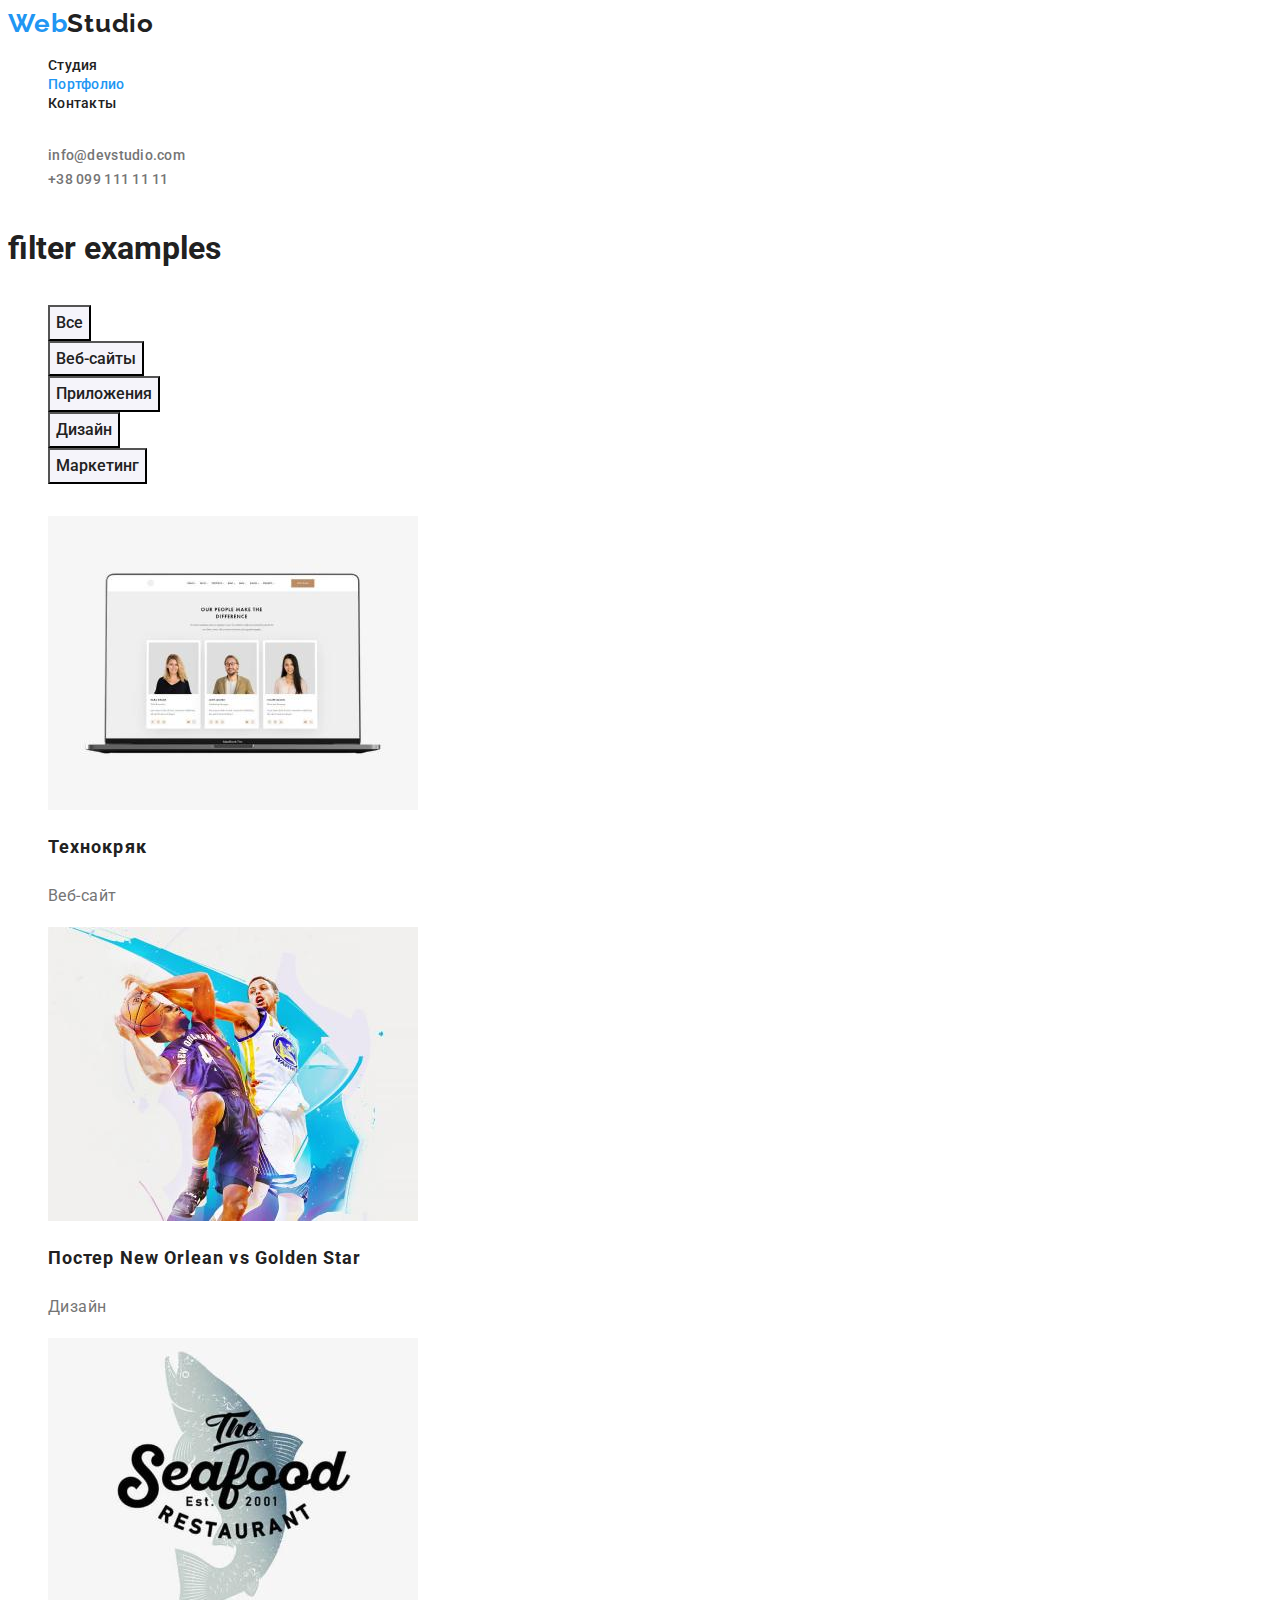
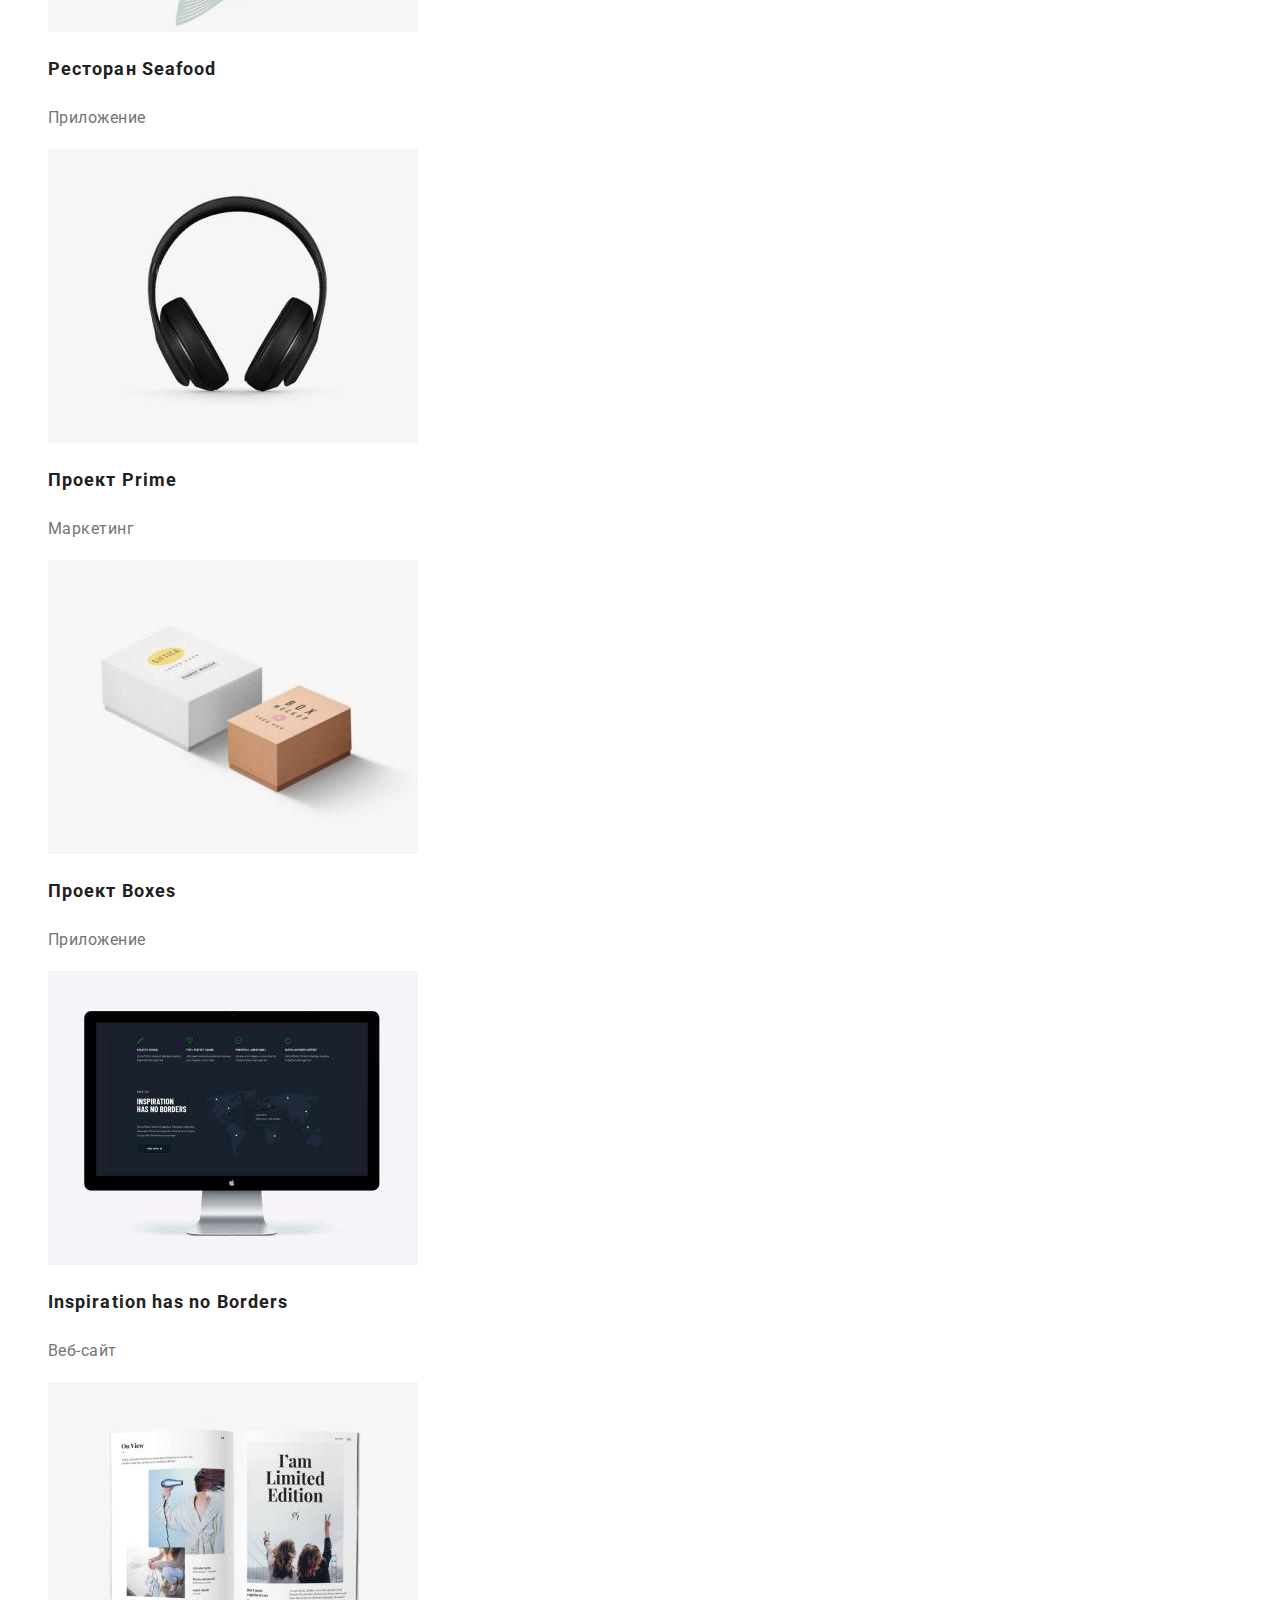
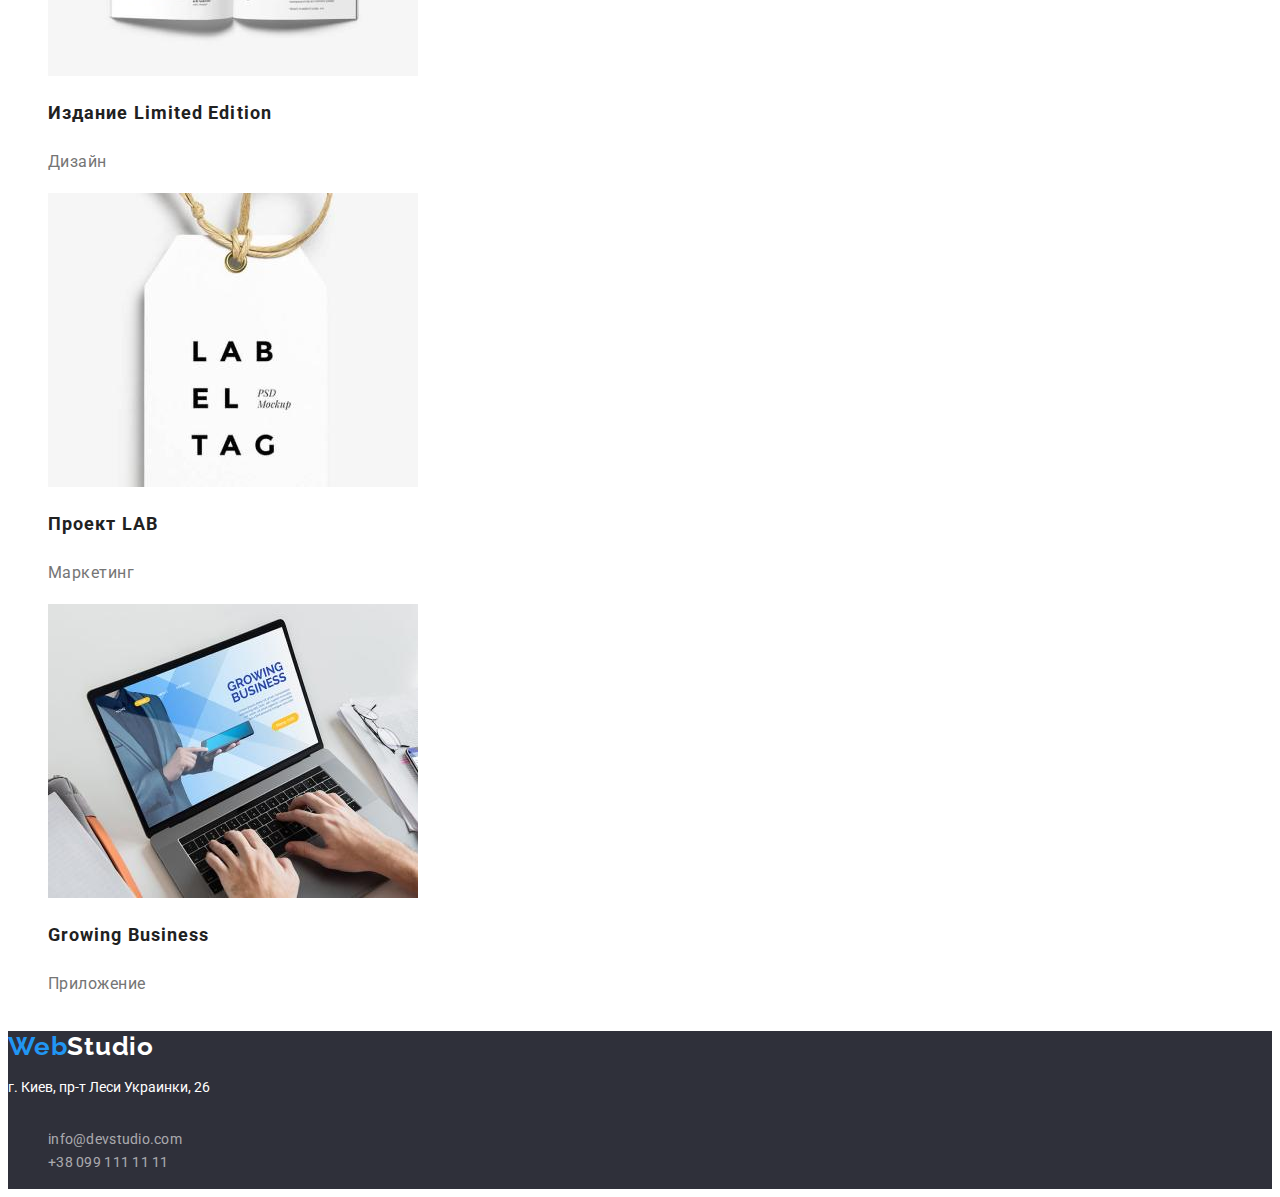
==== portfolio.html @ 00c483b5 "добавляет файля со второго домашнего задания" ====
<!DOCTYPE html>
<html lang="ru">
  <head>
    <meta charset="UTF-8" />
    <meta http-equiv="X-UA-Compatible" content="IE=edge" />
    <meta name="viewport" content="width=device-width, initial-scale=1.0" />
    <link rel="stylesheet" href="CSS/slyles.css" />
    <link rel="preconnect" href="https://fonts.googleapis.com" />
    <link rel="preconnect" href="https://fonts.gstatic.com" crossorigin />
    <link rel="preconnect" href="https://fonts.googleapis.com" />
    <link rel="preconnect" href="https://fonts.gstatic.com" crossorigin />
    <link rel="preconnect" href="https://fonts.googleapis.com" />
    <link rel="preconnect" href="https://fonts.gstatic.com" crossorigin />
    <link
      href="https://fonts.googleapis.com/css2?family=Raleway:wght@700&family=Roboto:wght@400;500;700;900&display=swap"
      rel="stylesheet"
    />
    <title>portfolio</title>
  </head>
  <body>
    <!--header-->
    <header class="header">
      <a class="text-logo" href="./index.html">
        Web<span class="black-color">Studio</span>
      </a>
      <nav>
        <ul class="navigate list">
          <li><a href="./index.html">Студия</a></li>
          <li><a href="./portfolio.html" class="active">Портфолио</a></li>
          <li><a href="#contacts">Контакты</a></li>
        </ul>
      </nav>
      <ul class="contact list">
        <li><a href="mailto:info@devstudio.com">info@devstudio.com</a></li>
        <li><a href="tel:+380991111111">+38 099 111 11 11</a></li>
      </ul>
    </header>
    <main>
      <!-- фильтр примеров работ -->
      <section>
        <h1>filter examples</h1>
        <ul class="list">
          <li>
            <button class="button" type="button">Все</button>
          </li>
          <li>
            <button class="button" type="button">Веб-сайты</button>
          </li>
          <li>
            <button class="button" type="button">Приложения</button>
          </li>
          <li>
            <button class="button" type="button">Дизайн</button>
          </li>
          <li>
            <button class="button" type="button">Маркетинг</button>
          </li>
        </ul>
      </section>
      <!-- секция примеров работ -->
      <section class="section-exapmles">
        <ul class="list">
          <li>
            <img
              src="./images/tehnokryak.jpg"
              width="370"
              height="294"
              alt="Веб-сайт-Технокряк"
            />
            <h2>Технокряк</h2>
            <p>Веб-сайт</p>
          </li>
          <li>
            <img
              src="./images/poster-new-orlean-vs-golden-star.jpg"
              width="370"
              height="294"
              alt="Постер Нью Орлеан против Голден Стар"
            />
            <h2>Постер New Orlean vs Golden Star</h2>
            <p>Дизайн</p>
          </li>
          <li>
            <img
              src="./images/resturant-seafood.jpg"
              width="370"
              height="294"
              alt="логотип ресторана"
            />
            <h2>Ресторан Seafood</h2>
            <p>Приложение</p>
          </li>
          <li>
            <img
              src="./images/project-prime.jpg"
              width="370"
              height="294"
              alt="наушники"
            />
            <h2>Проект Prime</h2>
            <p>Маркетинг</p>
          </li>
          <li>
            <img
              src="./images/project-boxes.jpg"
              width="370"
              height="294"
              alt="коробки"
            />
            <h2>Проект Boxes</h2>
            <p>Приложение</p>
          </li>
          <li>
            <img
              src="./images/inspiration-has-no-borders.jpg"
              width="370"
              height="294"
              alt="ПК Эпл"
            />
            <h2>Inspiration has no Borders</h2>
            <p>Веб-сайт</p>
          </li>
          <li>
            <img
              src="./images/limited-edition.jpg"
              width="370"
              height="294"
              alt="раскрытый журнал"
            />
            <h2>Издание Limited Edition</h2>
            <p>Дизайн</p>
          </li>
          <li>
            <img
              src="./images/project-lab.jpg"
              width="370"
              height="294"
              alt="бирка"
            />
            <h2>Проект LAB</h2>
            <p>Маркетинг</p>
          </li>
          <li>
            <img
              src="./images/growing-business.jpg"
              width="370"
              height="294"
              alt="работа с за ноутбуком"
            />
            <h2>Growing Business</h2>
            <p>Приложение</p>
          </li>
        </ul>
      </section>
    </main>
    <footer class="footer">
      <!--footer-->
      <div>
        <a class="text-logo" href="./index.html">
          Web<span class="white-color">Studio</span>
        </a>
        <address class="address">
          <p>г. Киев, пр-т Леси Украинки, 26</p>
          <ul class="contact list">
            <li><a href="mailto:info@devstudio.com">info@devstudio.com</a></li>
            <li><a href="tel:+380991111111">+38 099 111 11 11</a></li>
          </ul>
        </address>
      </div>
    </footer>
  </body>
</html>
---- CSS/slyles.css ----
/* цвет основного текста rgba(117, 117, 117, 1) */
/* вторичный цвет текста rgba(33, 33, 33, 1); */
/* акцент голубой #2196F3;*/
/* основной цвет фона #E5E5E5; */
/* первичный цвет фона  rgba(245, 244, 250, 1); */
/* вторичный цвет фона rgba(47, 48, 58, 1);*/
:root {
  --primary-text-color: #757575;
  --title-text-color: #212121;
  --white-text-color: #ffffff;
  --contact-text-color: rgba(255, 255, 255, 0.6);
  --accent-color: #2196f3;
  --main-bg-color: #ffffff;
  --first-bg-color: #f5f4fa;
  --secondary-bg-color: #2f303a;
}
body {
  font-family: "roboto", "sans-serif";
  background-color: var(--main-bg-color);
  color: var(--title-text-color);
}
/* лого компании */
.text-logo {
  color: var(--accent-color);
  font-family: raleway;
  font-weight: 700;
  font-size: 26px;
  line-height: 1.2;
  letter-spacing: 0.03em;
  text-decoration: none;
}
.black-color {
  color: var(--title-text-color);
}
.white-color {
  color: var(--white-text-color);
}

/* навигация */
.list {
  list-style: none;
  display: inline-block;
}
.navigate a {
  color: var(--title-text-color);
  font-weight: 500;
  font-size: 14px;
  line-height: 1.14;
  letter-spacing: 0.02em;
  text-decoration: none;
}
.navigate a:focus,
.navigate a:hover {
  color: var(--accent-color);
}

.navigate .active {
  color: var(--accent-color);
}

/* контакты хедер */
.contact a {
  color: var(--primary-text-color);
  font-weight: 500;
  font-size: 14px;
  line-height: 1.7;
  letter-spacing: 0.02em;
  text-decoration: none;
}
.contact a:hover {
  color: var(--accent-color);
}
.contact a:focus {
  color: var(--accent-color);
}
.button {
  font-family: inherit;
  color: var(--title-text-color);
  background-color: var(--first-bg-color);
  font-weight: 500;
  font-size: 16px;
  line-height: 1.87;
  cursor: pointer;
}
.button:hover {
  color: var(--first-bg-color);
  background-color: var(--accent-color);
}
.button:focus {
  background-color: var(--accent-color);
}
/* секция галереи */
.section-exapmles h2 {
  font-weight: 700;
  font-size: 18px;
  line-height: 2;
  letter-spacing: 0.06em;
}
.section-exapmles p {
  color: var(--primary-text-color);
  font-size: 16px;
  line-height: 1.875;
  letter-spacing: 0.03em;
}
/* футер */
.footer {
  background-color: var(--secondary-bg-color);
  color: var(--white-text-color);
  font-size: 14px;
}
.footer .contact a {
  color: var(--contact-text-color);
  font-weight: 400;
}
.address {
  font-style: normal;
  line-height: 1.7;
}
/* первая страница */
.section-main {
  background-color: var(--secondary-bg-color);
  color: var(--white-text-color);
  font-size: 44px;
  line-height: 1.36;
  font-weight: 900;
  letter-spacing: 0.06em;
  text-transform: uppercase;
  text-align: center;
}

.section-main button {
  color: var(--white-text-color);
  background-color: var(--accent-color);
  line-height: 1.875;
  text-decoration: none;
}

.section-difference h3 {
  color: var(--title-text-color);
  line-height: 1.14;
  font-size: 14px;
  font-weight: 700;
  text-transform: uppercase;
}
.section-difference p {
  color: var(--primary-text-color);
  line-height: 1.73;
  font-size: 14px;
}
.section-header {
  font-weight: 700;
  font-size: 36px;
  line-height: 1.67;
}
.section-team,
.section-team h3 {
  color: var(--title-text-color);
  background-color: var(--first-bg-color);
  font-size: 16px;
  line-height: 1.2;
  letter-spacing: 0.03em;
  text-align: center;
}
.section-team h3 {
  font-weight: 500;
}
.section-team p {
  color: var(--primary-text-color);
}
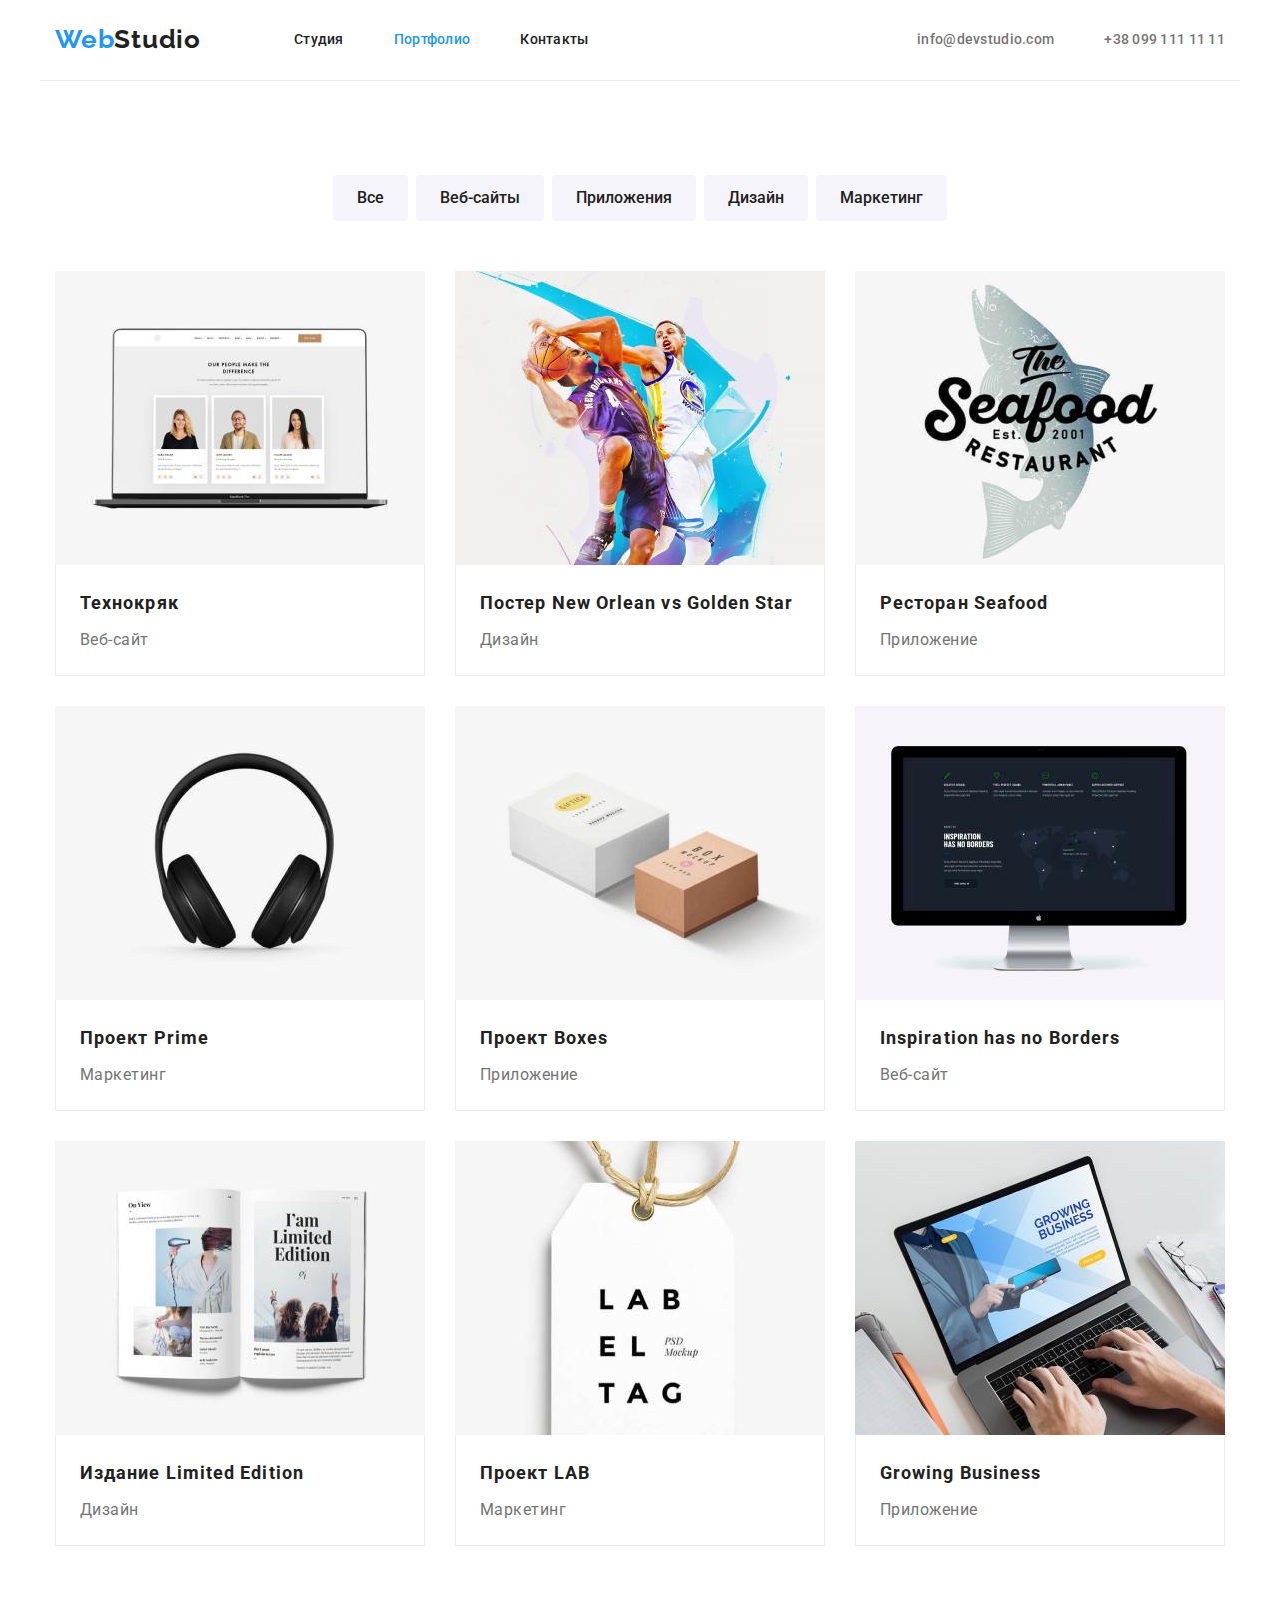
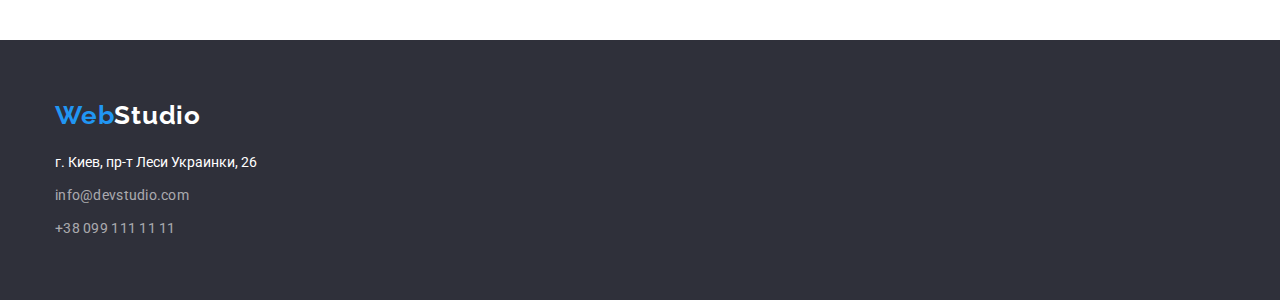
==== commit 28e6b5f2: "h-w_3" ====
--- a/portfolio.html
+++ b/portfolio.html
@@ -4,6 +4,10 @@
     <meta charset="UTF-8" />
     <meta http-equiv="X-UA-Compatible" content="IE=edge" />
     <meta name="viewport" content="width=device-width, initial-scale=1.0" />
+    <link
+      rel="stylesheet"
+      href="https://cdnjs.cloudflare.com/ajax/libs/modern-normalize/1.0.0/modern-normalize.min.css"
+    />
     <link rel="stylesheet" href="CSS/slyles.css" />
     <link rel="preconnect" href="https://fonts.googleapis.com" />
     <link rel="preconnect" href="https://fonts.gstatic.com" crossorigin />
@@ -19,154 +23,174 @@
   </head>
   <body>
     <!--header-->
-    <header class="header">
-      <a class="text-logo" href="./index.html">
-        Web<span class="black-color">Studio</span>
-      </a>
-      <nav>
-        <ul class="navigate list">
-          <li><a href="./index.html">Студия</a></li>
-          <li><a href="./portfolio.html" class="active">Портфолио</a></li>
-          <li><a href="#contacts">Контакты</a></li>
+    <header>
+      <div class="main-nav container">
+        <a class="text-logo" href="./index.html">
+          Web<span class="black-color">Studio</span>
+        </a>
+        <nav>
+          <ul class="navigate list">
+            <li><a href="./index.html">Студия</a></li>
+            <li><a href="./portfolio.html" class="active">Портфолио</a></li>
+            <li><a href="#contacts">Контакты</a></li>
+          </ul>
+        </nav>
+        <ul class="contact list header-contact">
+          <li><a href="mailto:info@devstudio.com">info@devstudio.com</a></li>
+          <li><a href="tel:+380991111111">+38 099 111 11 11</a></li>
         </ul>
-      </nav>
-      <ul class="contact list">
-        <li><a href="mailto:info@devstudio.com">info@devstudio.com</a></li>
-        <li><a href="tel:+380991111111">+38 099 111 11 11</a></li>
-      </ul>
+      </div>
     </header>
     <main>
       <!-- фильтр примеров работ -->
-      <section>
-        <h1>filter examples</h1>
-        <ul class="list">
-          <li>
-            <button class="button" type="button">Все</button>
-          </li>
-          <li>
-            <button class="button" type="button">Веб-сайты</button>
-          </li>
-          <li>
-            <button class="button" type="button">Приложения</button>
-          </li>
-          <li>
-            <button class="button" type="button">Дизайн</button>
-          </li>
-          <li>
-            <button class="button" type="button">Маркетинг</button>
-          </li>
-        </ul>
+      <section class="section-filter">
+        <div class="container">
+          <h1 class="visually-hidden">filter examples</h1>
+          <ul class="list list-filter">
+            <li class="item">
+              <button class="button" type="button">Все</button>
+            </li>
+            <li class="item">
+              <button class="button" type="button">Веб-сайты</button>
+            </li>
+            <li class="item">
+              <button class="button" type="button">Приложения</button>
+            </li>
+            <li class="item">
+              <button class="button" type="button">Дизайн</button>
+            </li>
+            <li class="item">
+              <button class="button" type="button">Маркетинг</button>
+            </li>
+          </ul>
+        </div>
       </section>
       <!-- секция примеров работ -->
       <section class="section-exapmles">
-        <ul class="list">
-          <li>
-            <img
-              src="./images/tehnokryak.jpg"
-              width="370"
-              height="294"
-              alt="Веб-сайт-Технокряк"
-            />
-            <h2>Технокряк</h2>
-            <p>Веб-сайт</p>
-          </li>
-          <li>
-            <img
-              src="./images/poster-new-orlean-vs-golden-star.jpg"
-              width="370"
-              height="294"
-              alt="Постер Нью Орлеан против Голден Стар"
-            />
-            <h2>Постер New Orlean vs Golden Star</h2>
-            <p>Дизайн</p>
-          </li>
-          <li>
-            <img
-              src="./images/resturant-seafood.jpg"
-              width="370"
-              height="294"
-              alt="логотип ресторана"
-            />
-            <h2>Ресторан Seafood</h2>
-            <p>Приложение</p>
-          </li>
-          <li>
-            <img
-              src="./images/project-prime.jpg"
-              width="370"
-              height="294"
-              alt="наушники"
-            />
-            <h2>Проект Prime</h2>
-            <p>Маркетинг</p>
-          </li>
-          <li>
-            <img
-              src="./images/project-boxes.jpg"
-              width="370"
-              height="294"
-              alt="коробки"
-            />
-            <h2>Проект Boxes</h2>
-            <p>Приложение</p>
-          </li>
-          <li>
-            <img
-              src="./images/inspiration-has-no-borders.jpg"
-              width="370"
-              height="294"
-              alt="ПК Эпл"
-            />
-            <h2>Inspiration has no Borders</h2>
-            <p>Веб-сайт</p>
-          </li>
-          <li>
-            <img
-              src="./images/limited-edition.jpg"
-              width="370"
-              height="294"
-              alt="раскрытый журнал"
-            />
-            <h2>Издание Limited Edition</h2>
-            <p>Дизайн</p>
-          </li>
-          <li>
-            <img
-              src="./images/project-lab.jpg"
-              width="370"
-              height="294"
-              alt="бирка"
-            />
-            <h2>Проект LAB</h2>
-            <p>Маркетинг</p>
-          </li>
-          <li>
-            <img
-              src="./images/growing-business.jpg"
-              width="370"
-              height="294"
-              alt="работа с за ноутбуком"
-            />
-            <h2>Growing Business</h2>
-            <p>Приложение</p>
-          </li>
-        </ul>
+        <div class="container">
+          <ul class="list card-list">
+            <li class="item">
+              <img
+                src="./images/tehnokryak.jpg"
+                width="370"
+                height="294"
+                alt="Веб-сайт-Технокряк"
+              /><div class="title-example-text">
+              <h2>Технокряк</h2>
+              <p>Веб-сайт</p>
+              </div>
+            </li class="item">
+            <li class="item">
+              <img
+                src="./images/poster-new-orlean-vs-golden-star.jpg"
+                width="370"
+                height="294"
+                alt="Постер Нью Орлеан против Голден Стар"
+              /><div class="title-example-text">
+              <h2>Постер New Orlean vs Golden Star</h2>
+              <p>Дизайн</p>
+              </div>
+            </li class="item">
+            <li class="item">
+              <img
+                src="./images/resturant-seafood.jpg"
+                width="370"
+                height="294"
+                alt="логотип ресторана"
+              /><div class="title-example-text">
+              <h2>Ресторан Seafood</h2>
+              <p>Приложение</p>
+              </div>
+            </li>
+            <li class="item">
+              <img
+                src="./images/project-prime.jpg"
+                width="370"
+                height="294"
+                alt="наушники"
+              /><div class="title-example-text">
+              <h2>Проект Prime</h2>
+              <p>Маркетинг</p>
+              </div>
+            </li>
+            <li class="item">
+              <img
+                src="./images/project-boxes.jpg"
+                width="370"
+                height="294"
+                alt="коробки"
+              /><div class="title-example-text">
+              <h2>Проект Boxes</h2>
+              <p>Приложение</p>
+              </div>
+            </li>
+            <li class="item">
+              <img
+                src="./images/inspiration-has-no-borders.jpg"
+                width="370"
+                height="294"
+                alt="ПК Эпл"
+              /><div class="title-example-text">
+              <h2>Inspiration has no Borders</h2>
+              <p>Веб-сайт</p>
+              </div>
+            </li>
+            <li class="item">
+              <img
+                src="./images/limited-edition.jpg"
+                width="370"
+                height="294"
+                alt="раскрытый журнал"
+              /><div class="title-example-text">
+              <h2>Издание Limited Edition</h2>
+              <p>Дизайн</p>
+              </div>
+            </li>
+            <li class="item">
+              <img
+                src="./images/project-lab.jpg"
+                width="370"
+                height="294"
+                alt="бирка"
+              /><div class="title-example-text">
+              <h2>Проект LAB</h2>
+              <p>Маркетинг</p>
+              </div>
+            </li>
+            <li class="item">
+              <img
+                src="./images/growing-business.jpg"
+                width="370"
+                height="294"
+                alt="работа с за ноутбуком"
+              /><div class="title-example-text">
+              <h2>Growing Business</h2>
+              <p>Приложение</p>
+              </div>
+            </li>
+          </ul>
+        </div>
       </section>
     </main>
-    <footer class="footer">
-      <!--footer-->
-      <div>
-        <a class="text-logo" href="./index.html">
-          Web<span class="white-color">Studio</span>
-        </a>
-        <address class="address">
-          <p>г. Киев, пр-т Леси Украинки, 26</p>
-          <ul class="contact list">
-            <li><a href="mailto:info@devstudio.com">info@devstudio.com</a></li>
-            <li><a href="tel:+380991111111">+38 099 111 11 11</a></li>
-          </ul>
-        </address>
-      </div>
+    <footer>
+      <section class="section-footer">
+        <div class="container footer">
+          <a class="text-logo" href="./index.html">
+            Web<span class="white-color">Studio</span>
+          </a>
+          <address class="address">
+            <p>г. Киев, пр-т Леси Украинки, 26</p>
+            <ul class="contact contact-footer list">
+              <li class="item">
+                <a href="mailto:info@devstudio.com">info@devstudio.com</a>
+              </li>
+              <li class="item">
+                <a href="tel:+380991111111">+38 099 111 11 11</a>
+              </li>
+            </ul>
+          </address>
+        </div>
+      </section>
     </footer>
   </body>
 </html>
--- a/CSS/slyles.css
+++ b/CSS/slyles.css
@@ -5,19 +5,65 @@
 /* первичный цвет фона  rgba(245, 244, 250, 1); */
 /* вторичный цвет фона rgba(47, 48, 58, 1);*/
 :root {
+  --examples-border-color: #eeeeee;
+  --header-border-color: #ececec;
   --primary-text-color: #757575;
   --title-text-color: #212121;
   --white-text-color: #ffffff;
   --contact-text-color: rgba(255, 255, 255, 0.6);
   --accent-color: #2196f3;
+  --main-button-hover-color: #188ce8;
   --main-bg-color: #ffffff;
   --first-bg-color: #f5f4fa;
   --secondary-bg-color: #2f303a;
 }
+html {
+  box-sizing: border-box;
+}
+*,
+*::before,
+*::after {
+  box-sizing: inherit;
+}
+.visually-hidden {
+  position: absolute;
+  width: 1px;
+  height: 1px;
+  margin: -1px;
+  border: 0;
+  padding: 0;
+  white-space: nowrap;
+  clip-path: inset(100%);
+  clip: rect(0 0 0 0);
+  overflow: hidden;
+}
 body {
   font-family: "roboto", "sans-serif";
   background-color: var(--main-bg-color);
   color: var(--title-text-color);
+  margin: 0;
+}
+h1,
+h2,
+h3,
+p {
+  margin: 0;
+}
+
+.container {
+  width: 1200px;
+  margin: 0 auto;
+  padding-left: 15px;
+  padding-right: 15px;
+  text-align: center;
+}
+.section {
+  padding-top: 94px;
+  padding-bottom: 94px;
+}
+.no-padding {
+  padding-top: 0;
+  padding-bottom: 0;
 }
 /* лого компании */
 .text-logo {
@@ -28,6 +74,7 @@
   line-height: 1.2;
   letter-spacing: 0.03em;
   text-decoration: none;
+  margin-right: 93px;
 }
 .black-color {
   color: var(--title-text-color);
@@ -38,8 +85,16 @@
 
 /* навигация */
 .list {
+  padding: 0;
+  margin: 0;
   list-style: none;
-  display: inline-block;
+}
+.navigate {
+  display: flex;
+}
+
+.navigate li:not(:last-child) {
+  margin-right: 50px;
 }
 .navigate a {
   color: var(--title-text-color);
@@ -48,6 +103,10 @@
   line-height: 1.14;
   letter-spacing: 0.02em;
   text-decoration: none;
+
+  padding-top: 32px;
+  padding-bottom: 32px;
+  display: block;
 }
 .navigate a:focus,
 .navigate a:hover {
@@ -59,54 +118,120 @@
 }
 
 /* контакты хедер */
-.contact a {
+.contact {
+  display: flex;
+}
+.contact li:not(:last-child) {
+  margin-right: 50px;
+}
+.header-contact {
+  margin-left: auto;
+}
+.contact a,
+.contact-footer a {
   color: var(--primary-text-color);
   font-weight: 500;
   font-size: 14px;
   line-height: 1.7;
   letter-spacing: 0.02em;
   text-decoration: none;
-}
+  display: block;
+}
+.contact-footer a:focus,
+.contact-footer a:hover,
+.contact a:focus,
 .contact a:hover {
   color: var(--accent-color);
 }
-.contact a:focus {
-  color: var(--accent-color);
-}
-.button {
+
+.button,
+.main-button {
   font-family: inherit;
   color: var(--title-text-color);
   background-color: var(--first-bg-color);
+  border-color: transparent;
   font-weight: 500;
   font-size: 16px;
   line-height: 1.87;
   cursor: pointer;
-}
-.button:hover {
+  text-align: center;
+  padding: 6px 22px;
+  border-radius: 4px;
+}
+
+.button:hover,
+.button:focus {
   color: var(--first-bg-color);
   background-color: var(--accent-color);
 }
-.button:focus {
-  background-color: var(--accent-color);
+.main-button:hover,
+.main-button:focus {
+  background-color: var(--main-button-hover-color);
 }
 /* секция галереи */
+.section-filter {
+  padding-top: 94px;
+}
+.list-filter {
+  display: flex;
+  justify-content: center;
+}
+.list-filter .item:not(:last-child) {
+  margin-right: 8px;
+}
+
+.section-exapmles {
+  padding-top: 50px;
+  padding-bottom: 94px;
+}
+.section-exapmles img {
+  display: block;
+}
 .section-exapmles h2 {
   font-weight: 700;
   font-size: 18px;
   line-height: 2;
   letter-spacing: 0.06em;
+  text-align: left;
+  margin-bottom: 4px;
 }
 .section-exapmles p {
   color: var(--primary-text-color);
   font-size: 16px;
   line-height: 1.875;
   letter-spacing: 0.03em;
-}
-/* футер */
+  text-align: left;
+}
+.card-list {
+  display: flex;
+  flex-wrap: wrap;
+  margin-top: -30px;
+  margin-left: -30px;
+}
+.card-list > .item {
+  flex-basis: calc((100% / 3)-30px);
+  margin-top: 30px;
+  margin-left: 30px;
+}
+.card-list h2 {
+  font-size: 18px;
+}
+.title-example-text {
+  border-bottom: 1px solid var(--examples-border-color);
+  border-left: 1px solid var(--examples-border-color);
+  border-right: 1px solid var(--examples-border-color);
+  padding: 20px 24px;
+}
+/*+++++++++++++++++++ футер+++++++++++++++ */
+.section-footer {
+  background-color: var(--secondary-bg-color);
+  color: var(--white-text-color);
+  font-size: 14px;
+  padding: 60px 0;
+  display: block;
+}
 .footer {
-  background-color: var(--secondary-bg-color);
-  color: var(--white-text-color);
-  font-size: 14px;
+  text-align: left;
 }
 .footer .contact a {
   color: var(--contact-text-color);
@@ -115,6 +240,20 @@
 .address {
   font-style: normal;
   line-height: 1.7;
+}
+
+.address p {
+  color: var(--white-text-color);
+  margin-top: 20px;
+}
+.container .footer {
+  text-align: left;
+}
+.contact-footer {
+  display: inline;
+}
+.contact-footer li {
+  margin-top: 9px;
 }
 /* первая страница */
 .section-main {
@@ -124,34 +263,64 @@
   line-height: 1.36;
   font-weight: 900;
   letter-spacing: 0.06em;
+  letter-spacing: 0.06em;
   text-transform: uppercase;
   text-align: center;
-}
-
+  padding-top: 200px;
+  padding-bottom: 200px;
+}
+.section-main h1 {
+  font-size: 44px;
+}
 .section-main button {
   color: var(--white-text-color);
   background-color: var(--accent-color);
-  line-height: 1.875;
+  line-height: 1.88;
   text-decoration: none;
-}
-
+  padding: 10px 32px;
+  margin-top: 30px;
+  min-width: 200px;
+  min-height: 50px;
+}
+/* *****************+++наши отличаи */
 .section-difference h3 {
   color: var(--title-text-color);
   line-height: 1.14;
   font-size: 14px;
   font-weight: 700;
   text-transform: uppercase;
+  margin-bottom: 10px;
 }
 .section-difference p {
   color: var(--primary-text-color);
   line-height: 1.73;
   font-size: 14px;
 }
+.list-difference {
+  display: flex;
+  text-align: start;
+  justify-content: space-between;
+}
+.list-difference .item {
+  width: 270px;
+}
+
+.list-difference .item:not(:last-child) {
+  margin-right: 30px;
+}
+
 .section-header {
   font-weight: 700;
   font-size: 36px;
   line-height: 1.67;
-}
+  margin: 0px;
+}
+.main-nav {
+  display: flex;
+  align-items: center;
+  border-bottom: 1px solid var(--header-border-color);
+}
+/* ****************наша команда */
 .section-team,
 .section-team h3 {
   color: var(--title-text-color);
@@ -161,9 +330,46 @@
   letter-spacing: 0.03em;
   text-align: center;
 }
+.team-list li {
+  box-shadow: 0px 1px 3px rgba(0, 0, 0, 0.12), 0px 1px 1px rgba(0, 0, 0, 0.14),
+    0px 2px 1px rgba(0, 0, 0, 0.2);
+  border-radius: 0px 0px 4px 4px;
+}
+.section-team h2 {
+  margin-bottom: 50px;
+}
 .section-team h3 {
   font-weight: 500;
 }
 .section-team p {
   color: var(--primary-text-color);
-}
+  padding-bottom: 30px;
+}
+/* ********************************что мы делаем */
+.what-are-we-doing-section h2 {
+  margin-bottom: 50px;
+}
+.section .what-are-we-doing-list {
+  display: flex;
+  justify-content: space-between;
+}
+.what-are-we-doing-list li:not(:last-child) {
+  margin-right: 30px;
+}
+.what-are-we-doing-list .item {
+  width: 100%;
+}
+/* **************наша команда****************** */
+.team-list {
+  display: flex;
+  align-items: center;
+}
+.team-list li:not(:last-child) {
+  margin-right: 30px;
+}
+.team-list h3 {
+  margin-top: 30px;
+}
+.team-list p {
+  margin-top: 10px;
+}
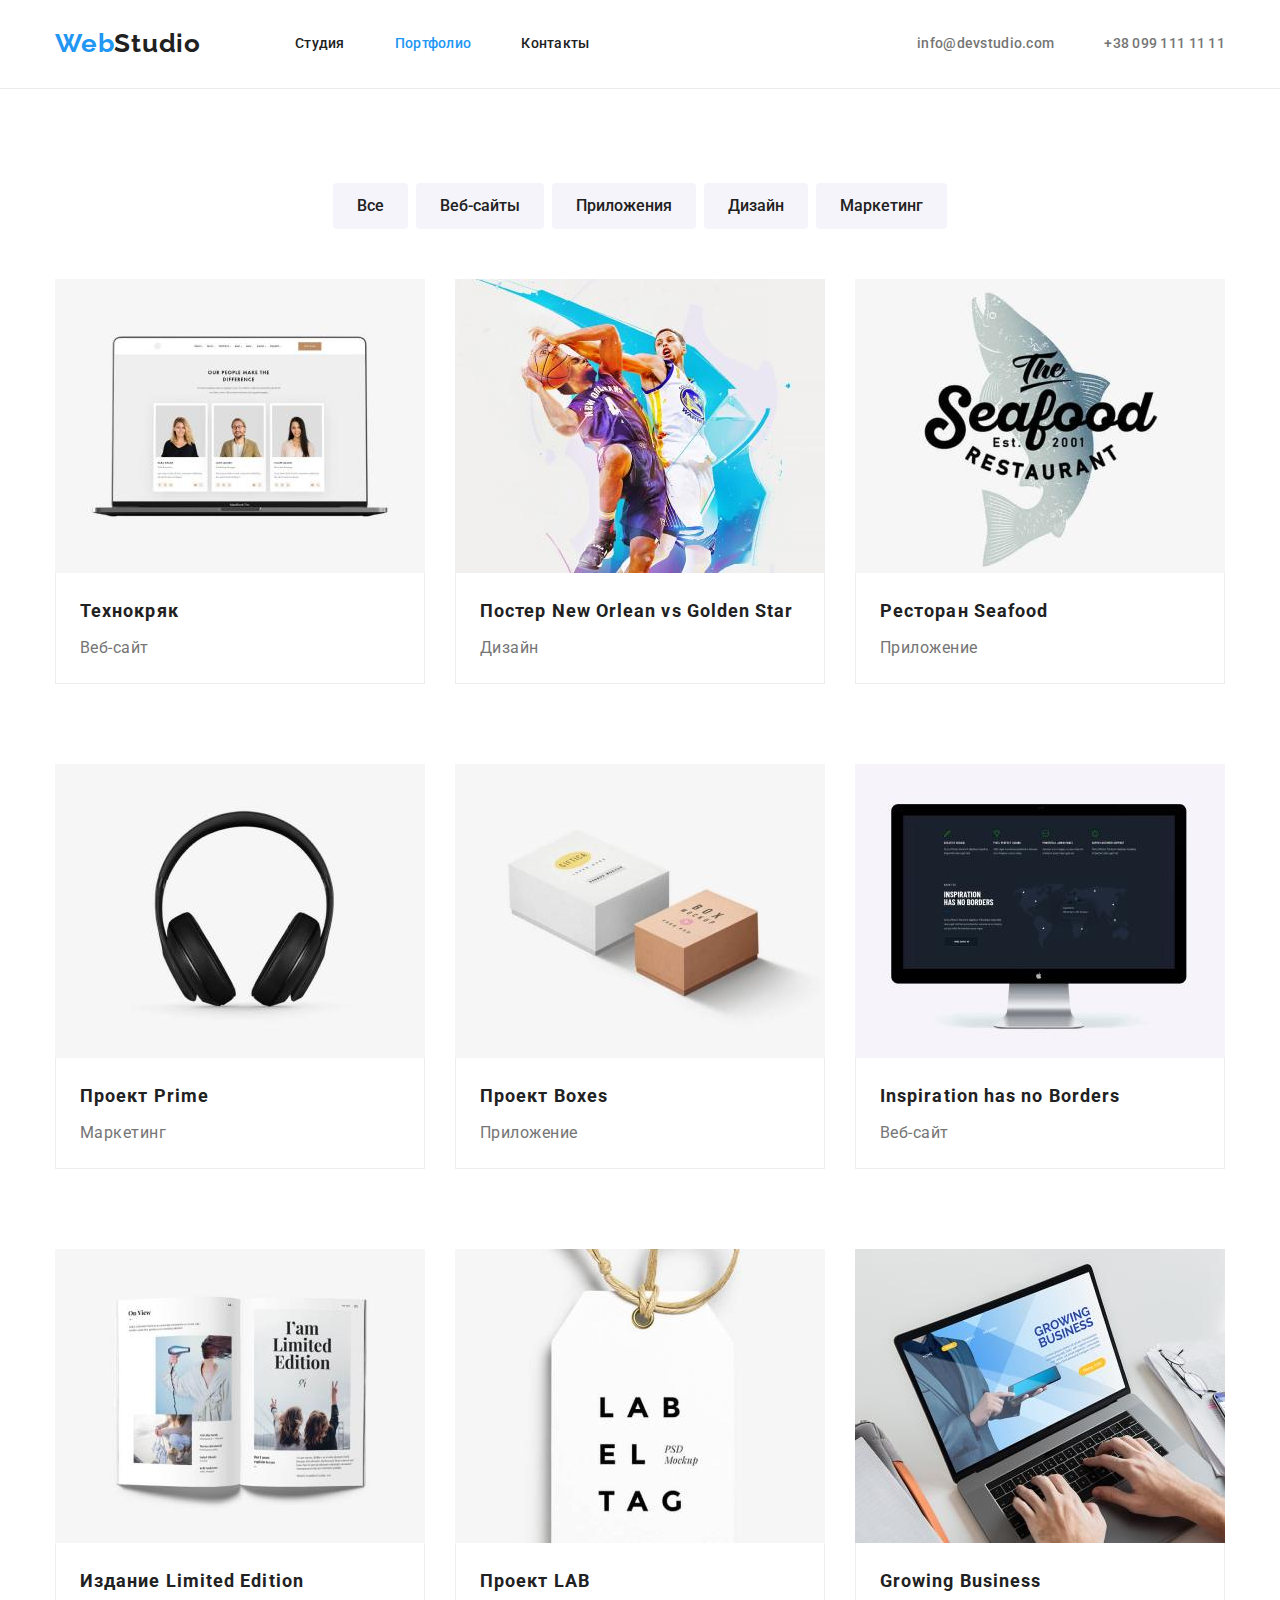
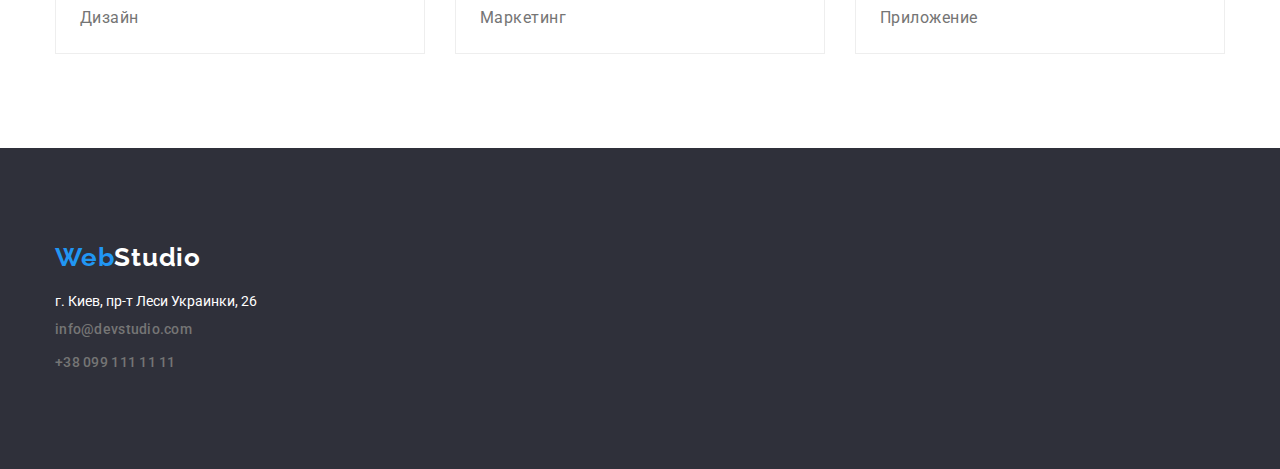
==== commit e7fd0cde: "зауваження по дз" ====
--- a/portfolio.html
+++ b/portfolio.html
@@ -23,15 +23,15 @@
   </head>
   <body>
     <!--header-->
-    <header>
+        <header class="header">
       <div class="main-nav container">
         <a class="text-logo" href="./index.html">
           Web<span class="black-color">Studio</span>
         </a>
         <nav>
           <ul class="navigate list">
-            <li><a href="./index.html">Студия</a></li>
-            <li><a href="./portfolio.html" class="active">Портфолио</a></li>
+            <li><a href="./index.html" >Студия</a></li>
+            <li><a href="./portfolio.html"class="active" >Портфолио</a></li>
             <li><a href="#contacts">Контакты</a></li>
           </ul>
         </nav>
@@ -43,7 +43,7 @@
     </header>
     <main>
       <!-- фильтр примеров работ -->
-      <section class="section-filter">
+      <section class="section section-filter">
         <div class="container">
           <h1 class="visually-hidden">filter examples</h1>
           <ul class="list list-filter">
@@ -64,10 +64,10 @@
             </li>
           </ul>
         </div>
-      </section>
+      <!-- </section> -->
       <!-- секция примеров работ -->
-      <section class="section-exapmles">
-        <div class="container">
+      <!-- <section class="section-exapmles"> -->
+        <div class="container section-exapmles">
           <ul class="list card-list">
             <li class="item">
               <img
@@ -172,25 +172,23 @@
         </div>
       </section>
     </main>
-    <footer>
-      <section class="section-footer">
-        <div class="container footer">
-          <a class="text-logo" href="./index.html">
-            Web<span class="white-color">Studio</span>
-          </a>
-          <address class="address">
-            <p>г. Киев, пр-т Леси Украинки, 26</p>
-            <ul class="contact contact-footer list">
-              <li class="item">
-                <a href="mailto:info@devstudio.com">info@devstudio.com</a>
-              </li>
-              <li class="item">
-                <a href="tel:+380991111111">+38 099 111 11 11</a>
-              </li>
-            </ul>
-          </address>
-        </div>
-      </section>
+    <footer class="section-footer">
+      <div class="container">
+        <a class="text-logo" href="./index.html">
+          Web<span class="white-color">Studio</span>
+        </a>
+        <address class="address">
+          <p class="phisical-address">г. Киев, пр-т Леси Украинки, 26</p>
+          <ul class="contact-footer list">
+            <li class="item">
+              <a href="mailto:info@devstudio.com">info@devstudio.com</a>
+            </li>
+            <li class="item">
+              <a href="tel:+380991111111">+38 099 111 11 11</a>
+            </li>
+          </ul>
+        </address>
+      </div>
     </footer>
   </body>
 </html>
--- a/CSS/slyles.css
+++ b/CSS/slyles.css
@@ -116,7 +116,10 @@
 .navigate .active {
   color: var(--accent-color);
 }
-
+.header > .main-nav > .text-logo {
+  margin-right: 94px;
+  margin-bottom: 0px;
+}
 /* контакты хедер */
 .contact {
   display: flex;
@@ -137,6 +140,17 @@
   text-decoration: none;
   display: block;
 }
+.contact-footer a {
+  padding: inherit;
+}
+.phisical-address {
+  margin-bottom: 9px;
+}
+.contact a {
+  padding-top: 32px;
+  padding-bottom: 32px;
+}
+
 .contact-footer a:focus,
 .contact-footer a:hover,
 .contact a:focus,
@@ -171,6 +185,7 @@
 /* секция галереи */
 .section-filter {
   padding-top: 94px;
+  padding-bottom: 94px;
 }
 .list-filter {
   display: flex;
@@ -180,12 +195,9 @@
   margin-right: 8px;
 }
 
-.section-exapmles {
-  padding-top: 50px;
-  padding-bottom: 94px;
-}
 .section-exapmles img {
   display: block;
+  margin-top: 50px;
 }
 .section-exapmles h2 {
   font-weight: 700;
@@ -227,34 +239,41 @@
   background-color: var(--secondary-bg-color);
   color: var(--white-text-color);
   font-size: 14px;
-  padding: 60px 0;
-  display: block;
-}
-.footer {
+  display: block;
+  text-align: left;
+  padding-top: 94px;
+  padding-bottom: 94px;
+}
+.container .text-logo {
+  display: block;
+  margin-bottom: 20px;
+  margin-right: 0px;
   text-align: left;
 }
 .footer .contact a {
   color: var(--contact-text-color);
   font-weight: 400;
+  padding-top: 0px;
+  padding-bottom: 0px;
 }
 .address {
+  display: block;
   font-style: normal;
-  line-height: 1.7;
 }
 
 .address p {
   color: var(--white-text-color);
-  margin-top: 20px;
-}
-.container .footer {
-  text-align: left;
-}
+  text-align: left;
+}
+
 .contact-footer {
+  text-align: left;
   display: inline;
 }
-.contact-footer li {
-  margin-top: 9px;
-}
+.contact-footer li:not(:last-child) {
+  margin-bottom: 9px;
+}
+
 /* первая страница */
 .section-main {
   background-color: var(--secondary-bg-color);
@@ -263,15 +282,20 @@
   line-height: 1.36;
   font-weight: 900;
   letter-spacing: 0.06em;
+  text-align: center;
+  padding-top: 200px;
+  padding-bottom: 200px;
+}
+.hero-title {
+  font-size: 44px;
+  font-size: 44px;
+  line-height: 1.36;
+  font-weight: 900;
   letter-spacing: 0.06em;
   text-transform: uppercase;
   text-align: center;
-  padding-top: 200px;
-  padding-bottom: 200px;
-}
-.section-main h1 {
-  font-size: 44px;
-}
+}
+
 .section-main button {
   color: var(--white-text-color);
   background-color: var(--accent-color);
@@ -283,6 +307,10 @@
   min-height: 50px;
 }
 /* *****************+++наши отличаи */
+.section-difference {
+  padding-top: 94px;
+  padding-bottom: 0px;
+}
 .section-difference h3 {
   color: var(--title-text-color);
   line-height: 1.14;
@@ -308,6 +336,9 @@
 .list-difference .item:not(:last-child) {
   margin-right: 30px;
 }
+.header {
+  border-bottom: 1px solid var(--header-border-color);
+}
 
 .section-header {
   font-weight: 700;
@@ -318,8 +349,8 @@
 .main-nav {
   display: flex;
   align-items: center;
-  border-bottom: 1px solid var(--header-border-color);
-}
+}
+
 /* ****************наша команда */
 .section-team,
 .section-team h3 {
@@ -343,7 +374,13 @@
 }
 .section-team p {
   color: var(--primary-text-color);
+}
+.name-position-team {
+  padding-top: 30px;
   padding-bottom: 30px;
+}
+.name-position-team h3 {
+  margin-bottom: 10px;
 }
 /* ********************************что мы делаем */
 .what-are-we-doing-section h2 {
@@ -367,9 +404,3 @@
 .team-list li:not(:last-child) {
   margin-right: 30px;
 }
-.team-list h3 {
-  margin-top: 30px;
-}
-.team-list p {
-  margin-top: 10px;
-}
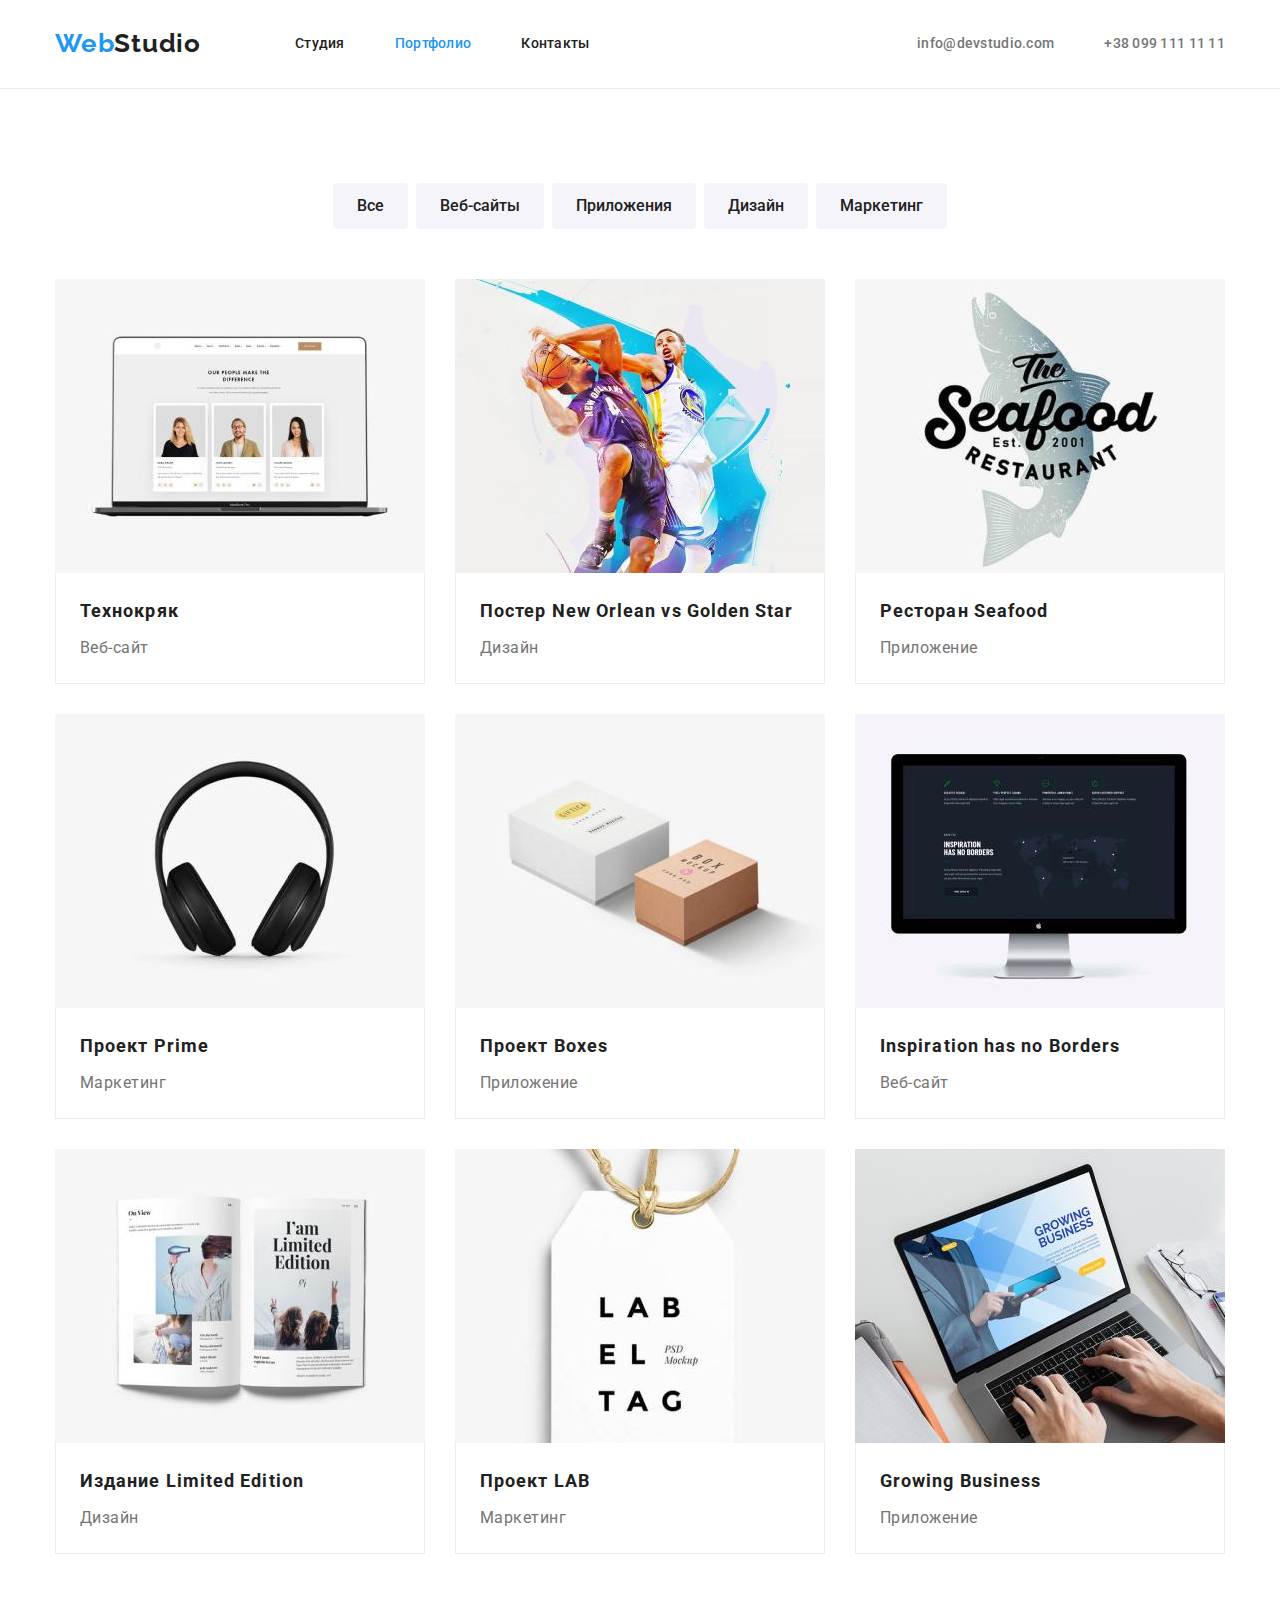
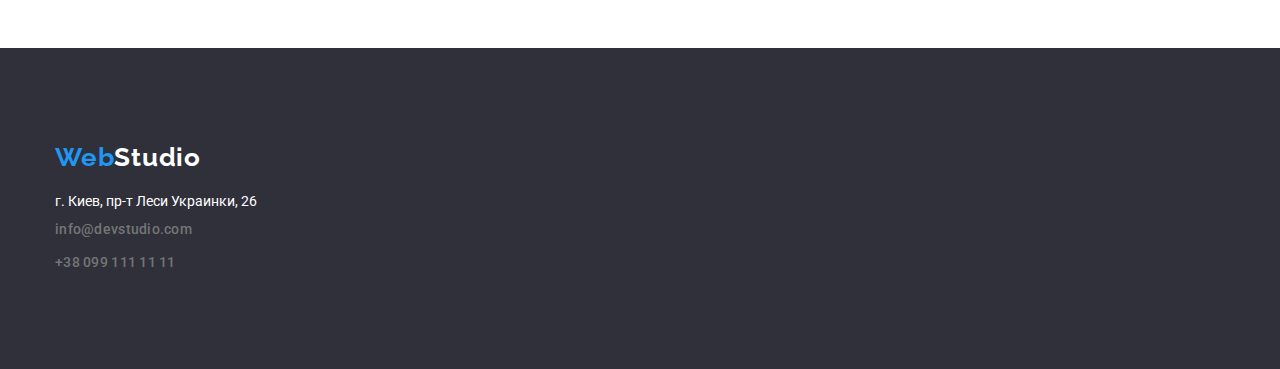
==== commit f1fe8ab7: "commit" ====
--- a/portfolio.html
+++ b/portfolio.html
@@ -44,7 +44,7 @@
     <main>
       <!-- фильтр примеров работ -->
       <section class="section section-filter">
-        <div class="container">
+        <div class="container choose-btn">
           <h1 class="visually-hidden">filter examples</h1>
           <ul class="list list-filter">
             <li class="item">
--- a/CSS/slyles.css
+++ b/CSS/slyles.css
@@ -197,7 +197,6 @@
 
 .section-exapmles img {
   display: block;
-  margin-top: 50px;
 }
 .section-exapmles h2 {
   font-weight: 700;
@@ -219,6 +218,9 @@
   flex-wrap: wrap;
   margin-top: -30px;
   margin-left: -30px;
+}
+.choose-btn {
+  margin-bottom: 50px;
 }
 .card-list > .item {
   flex-basis: calc((100% / 3)-30px);
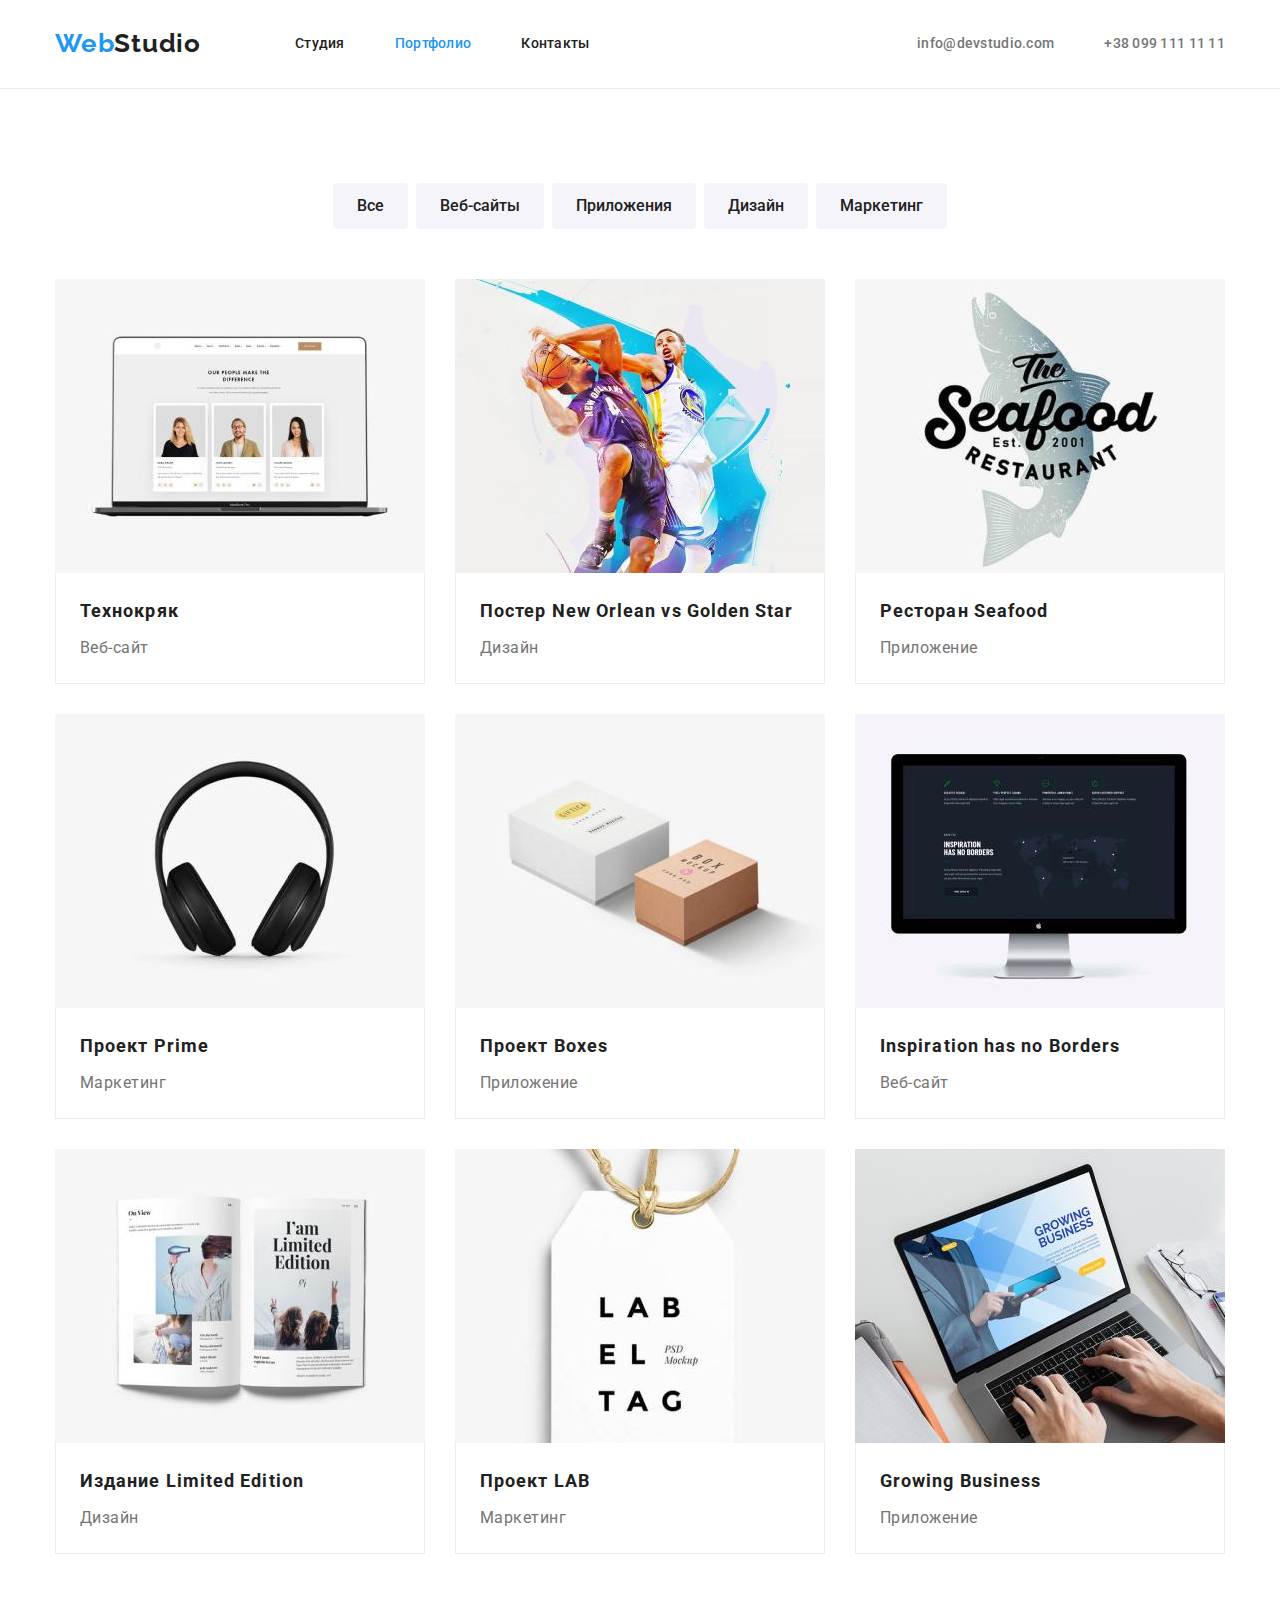
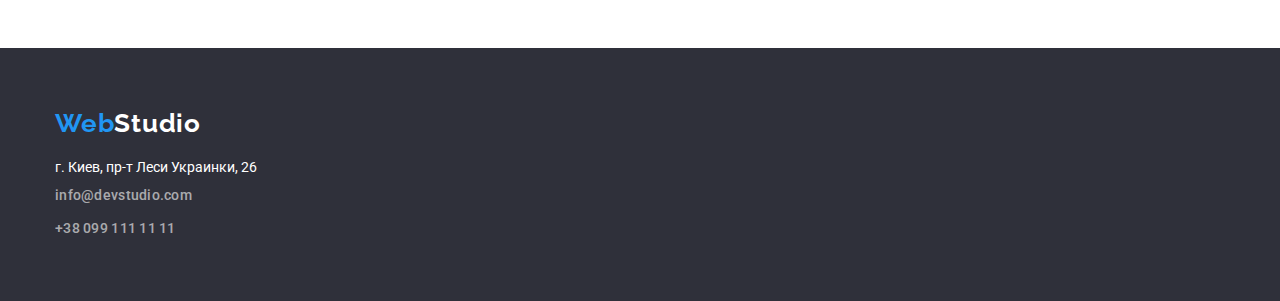
==== commit 43867811: "fix_text-kontact-footer-color" ====
--- a/portfolio.html
+++ b/portfolio.html
@@ -44,9 +44,9 @@
     <main>
       <!-- фильтр примеров работ -->
       <section class="section section-filter">
-        <div class="container choose-btn">
+        <div class="container ">
           <h1 class="visually-hidden">filter examples</h1>
-          <ul class="list list-filter">
+          <ul class="list list-filter choose-btn">
             <li class="item">
               <button class="button" type="button">Все</button>
             </li>
--- a/CSS/slyles.css
+++ b/CSS/slyles.css
@@ -132,7 +132,6 @@
 }
 .contact a,
 .contact-footer a {
-  color: var(--primary-text-color);
   font-weight: 500;
   font-size: 14px;
   line-height: 1.7;
@@ -140,8 +139,12 @@
   text-decoration: none;
   display: block;
 }
+.contact a {
+  color: var(--primary-text-color);
+}
 .contact-footer a {
   padding: inherit;
+  color: var(--contact-text-color);
 }
 .phisical-address {
   margin-bottom: 9px;
@@ -243,9 +246,10 @@
   font-size: 14px;
   display: block;
   text-align: left;
-  padding-top: 94px;
-  padding-bottom: 94px;
-}
+  padding-top: 60px;
+  padding-bottom: 60px;
+}
+
 .container .text-logo {
   display: block;
   margin-bottom: 20px;
